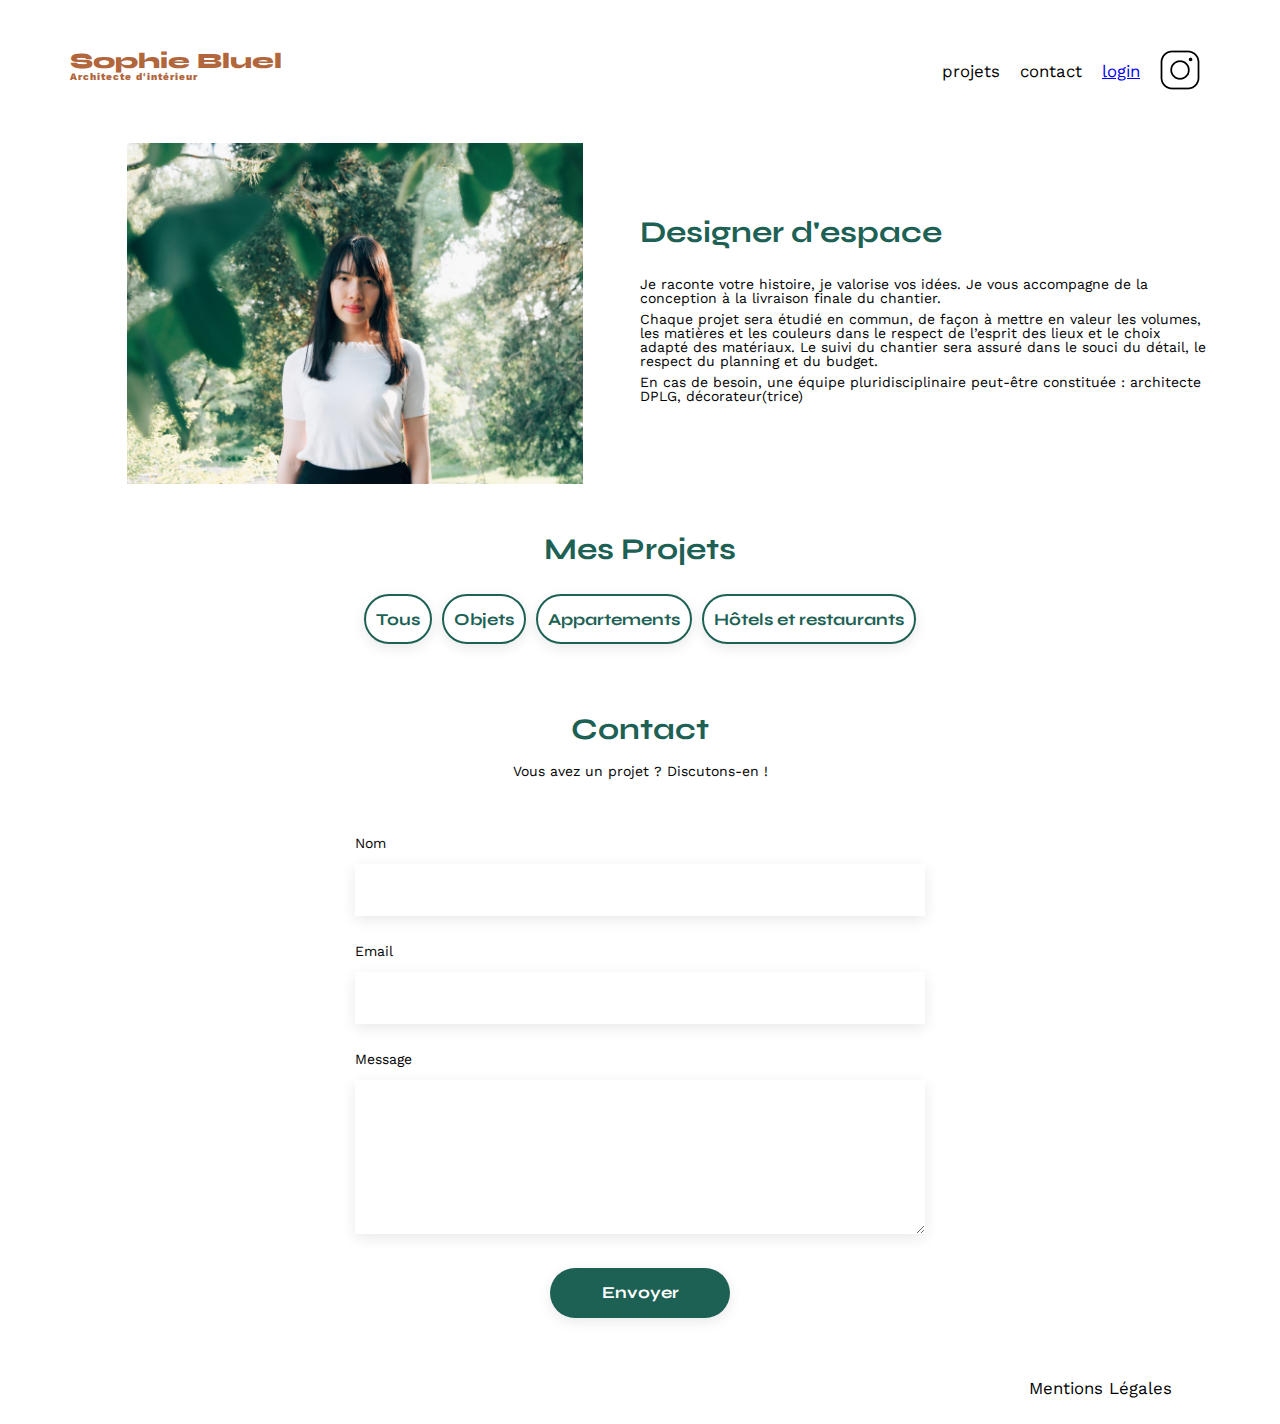
==== FrontEnd/index.html @ 51943b83 "initialisation du projet sur github" ====
<!DOCTYPE html>
<html lang="fr">
<head>
	<meta charset="UTF-8">
	<title>Sophie Bluel - Architecte d'intérieur</title>
	<meta name="viewport" content="width=device-width, initial-scale=1.0">
	<link rel="preconnect" href="https://fonts.googleapis.com">
	<link rel="preconnect" href="https://fonts.gstatic.com" crossorigin>
	<link href="https://fonts.googleapis.com/css2?family=Syne:wght@700;800&family=Work+Sans&display=swap" rel="stylesheet">
	<meta name="description" content="">
	<link rel="stylesheet" href="./assets/style.css">
	<script src="architect.js"></script>
</head>
<body>
<header>
	<h1>Sophie Bluel <span>Architecte d'intérieur</span></h1>
	<nav>
		<ul>
			<li>projets</li>
			<li>contact</li>
			<a href=".\login\index.html"><li>login</li></a>
			<li><img src="./assets/icons/instagram.png" alt="Instagram"></li>
		</ul>
	</nav>
</header>
<main>
	<section id="introduction">
		<figure>
			<img src="./assets/images/sophie-bluel.png" alt="">
		</figure>
		<article>
			<h2>Designer d'espace</h2>
			<p>Je raconte votre histoire, je valorise vos idées. Je vous accompagne de la conception à la livraison finale du chantier.</p>
			<p>Chaque projet sera étudié en commun, de façon à mettre en valeur les volumes, les matières et les couleurs dans le respect de l’esprit des lieux et le choix adapté des matériaux. Le suivi du chantier sera assuré dans le souci du détail, le respect du planning et du budget.</p>
			<p>En cas de besoin, une équipe pluridisciplinaire peut-être constituée : architecte DPLG, décorateur(trice)</p>
		</article>
	</section>
	<section id="portfolio">
		<h2>Mes Projets</h2>
			<div class = button-bar>
				<button class="tous">Tous</button>
				<button class="objets">Objets</button>
				<button class="appartements">Appartements</button>
				<button class="hotels">Hôtels et restaurants</button>
			</div>
		<div class="gallery">

		
		</div>
	</section>
	<section id="contact">
		<h2>Contact</h2>
		<p>Vous avez un projet ? Discutons-en !</p>
		<form action="#" method="post">
			<label for="name">Nom</label>
			<input type="text" name="name" id="name">
			<label for="email">Email</label>
			<input type="email" name="email" id="email">
			<label for="message">Message</label>
			<textarea name="message" id="message" cols="30" rows="10"></textarea>
			<input type="submit" value="Envoyer">
		</form>
	</section>
</main>

<footer>
	<nav>
		<ul>
			<li>Mentions Légales</li>
		</ul>
	</nav>
</footer>
</body>
</html>
---- FrontEnd/assets/style.css ----
/* http://meyerweb.com/eric/tools/css/reset/
   v2.0 | 20110126
   License: none (public domain)
*/

html, body, div, span, applet, object, iframe,
h1, h2, h3, h4, h5, h6, p, blockquote, pre,
a, abbr, acronym, address, big, cite, code,
del, dfn, em, img, ins, kbd, q, s, samp,
small, strike, strong, sub, sup, tt, var,
b, u, i, center,
dl, dt, dd, ol, ul, li,
fieldset, form, label, legend,
table, caption, tbody, tfoot, thead, tr, th, td,
article, aside, canvas, details, embed,
figure, figcaption, footer, header, hgroup,
menu, nav, output, ruby, section, summary,
time, mark, audio, video {
	margin: 0;
	padding: 0;
	border: 0;
	font-size: 100%;
	font: inherit;
	vertical-align: baseline;
}
/* HTML5 display-role reset for older browsers */
article, aside, details, figcaption, figure,
footer, header, hgroup, menu, nav, section {
	display: block;
}
body {
	line-height: 1;
}
ol, ul {
	list-style: none;
}
blockquote, q {
	quotes: none;
}
blockquote:before, blockquote:after,
q:before, q:after {
	content: '';
	content: none;
}
table {
	border-collapse: collapse;
	border-spacing: 0;
}
/** end reset css**/
body {
	max-width: 1140px;
	margin:auto;
	font-family: 'Work Sans' ;
	font-size: 14px;
}
header {
	display: flex;
	justify-content: space-between;
	margin: 50px 0
}
section {
	margin: 50px 0
}

h1{
	display: flex;
	flex-direction: column;
	font-family: 'Syne';
	font-size: 22px;
	font-weight: 800;
	color: #B1663C
}

h1 > span {
	font-family: 'Work Sans';
	font-size:10px;
	letter-spacing: 0.1em;
}

h2{
	font-family: 'Syne';
	font-weight: 700;
	font-size: 30px;
	color: #1D6154;	
}
nav ul {
	display: flex;
	align-items: center;
	list-style-type: none;

}
nav li {
	padding: 0 10px;
	font-size: 1.2em;
}

li:hover {
	color: #B1663C;
}
#introduction {
	display: flex;
	align-items: center;
}
#introduction figure {
	flex: 1
}
#introduction img {
	display: block;
	margin: auto;
	width: 80%;
}

#introduction article {
	flex: 1
}
#introduction h2 {
	margin-bottom: 1em;
}

#introduction p {
	margin-bottom: 0.5em;
}
#portfolio h2 {
	text-align: center;
	margin-bottom: 1em;
}
.gallery {
	width: 100%;
	display: grid;
	grid-template-columns: 1fr 1fr 1fr;
	grid-column-gap: 20px;
	grid-row-gap: 20px;
}

button {
	font-family: 'Syne';
	font-weight: 700;
	color: #1D6154; 
	background-color: white;
	text-align: center;
	border-radius: 60px ;
	height: 50px;
	font-size: 1.2em;
	box-shadow: 0px 4px 14px rgba(0, 0, 0, 0.09);
	padding-left: 10px;
	padding-right: 10px;
	border-color: #1D6154;
	border-style: solid;
	
} 

button:hover {
	color:  white;
	background-color: #1D6154;
}

.button-bar {
	display: flex;
	gap: 10px;
	justify-content: center;
	margin-bottom: 20px;
}

.gallery img {
	width: 100%;

}
#contact {
	width: 50%;
margin: auto;
}
#contact > * {
	text-align: center;

}
#contact h2{
	margin-bottom: 20px;
}
#contact form {
	text-align: left;
	margin-top:30px;
	display: flex;
	flex-direction: column;
}

#contact input {
	height: 50px;
	font-size: 1.2em;
	border: none;
	box-shadow: 0px 4px 14px rgba(0, 0, 0, 0.09);
}
#contact label {
	margin: 2em 0 1em 0;
}
#contact textarea {
	border: none;
	box-shadow: 0px 4px 14px rgba(0, 0, 0, 0.09);
}

input[type="submit"]{
	font-family: 'Syne';
	font-weight: 700;
	color: white;
	background-color: #1D6154;
	margin : 2em auto ;
	width: 180px;
	text-align: center;
	border-radius: 60px ;
}

footer nav ul {
	display: flex;
	justify-content: flex-end;
	margin: 2em
}
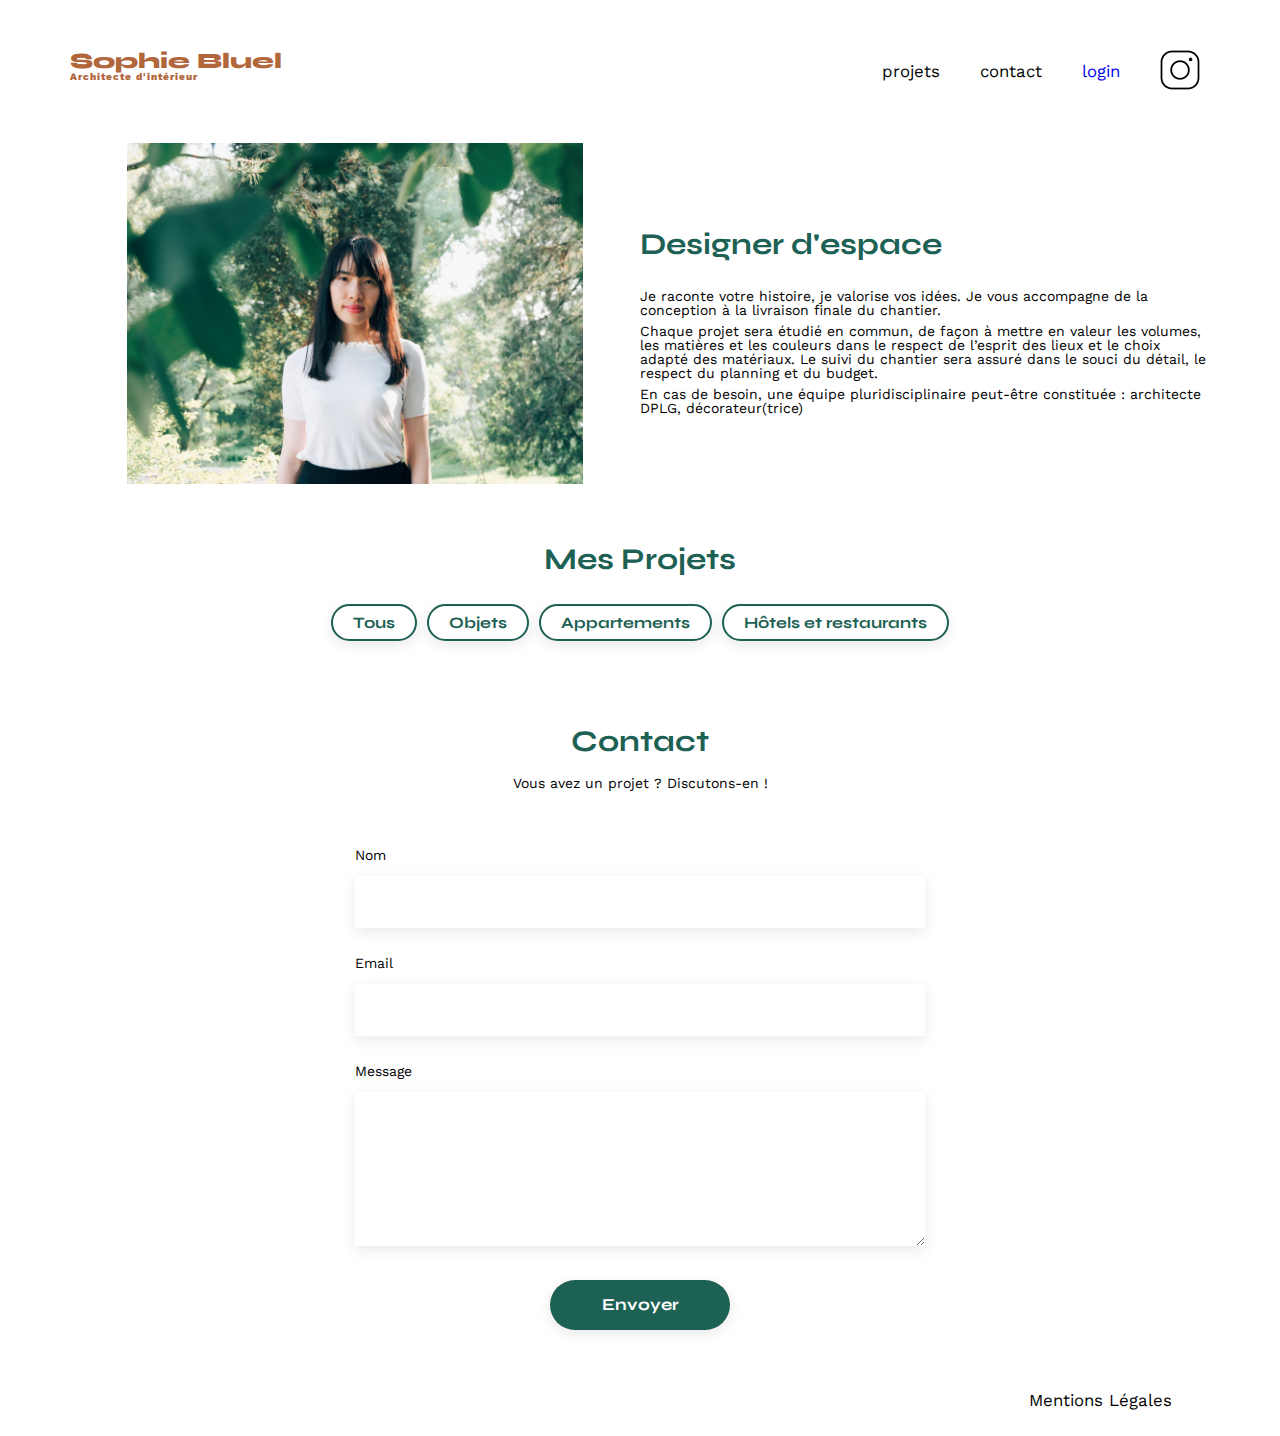
==== commit 4f869929: "code indenté et fonctionnalites ok" ====
--- a/FrontEnd/index.html
+++ b/FrontEnd/index.html
@@ -9,45 +9,132 @@
 	<link href="https://fonts.googleapis.com/css2?family=Syne:wght@700;800&family=Work+Sans&display=swap" rel="stylesheet">
 	<meta name="description" content="">
 	<link rel="stylesheet" href="./assets/style.css">
-	<script src="architect.js"></script>
+	<script src="https://kit.fontawesome.com/7d5bb21ce5.js" crossorigin="anonymous"></script>
+	
 </head>
+
 <body>
+	
+	<div class="barre-modal">
+		<div class="edition">
+			<i class="fa-solid fa-pen-to-square"></i>
+			<p>Mode édition</p>
+		</div>
+		<a href="#modal1" class="js-modal">publier les changements</a>
+	</div>
+
+<aside id="modal1" class="modal" aria-hidden="true" role="dialog" aria-modal="false" style ="display:none;">
+   <div class="wrapper js-modal-stop">
+		<div class="previous-and-close">
+			<i class="fa-solid fa-arrow-left previous" style="visibility: hidden;"></i>
+			<span class="js-modal-close">X</span>
+		</div>
+		<div class="modal-editor" style="display: block;">
+			<h2>Galerie photo</h2>
+				<div class="gallery-modal"></div>
+				<hr class="barre">
+					<div class="modal-buttons">
+						<button id="ajout-de-photo"> Ajouter une photo </button>
+						<a href="#">Supprimer la galerie</a>
+					</div>
+				</div>
+	
+			<div class="ajout-de-projet" style="display: none;">
+				
+				<h2>Ajout photo</h2>
+ 					<form enctype="multipart/form-data" id="form" name="ajout">
+					<div class="ajout-container">
+							<div class="preview-ajout">
+								<div class="ajout-form" style="display: flex;">
+									<i class="fa-solid fa-image icone-ajout"></i>
+									<label for="image" class="add-button"> + Ajouter photo
+										<input class="image" name="image" type="file" id="image" accept="image/*">								 
+									</label>
+									<span>jpg, png : 4mo max</span>
+								</div>	
+								<div class= "preview-img" style="display: none;">
+									<img src="#" alt="">
+								</div>														
+							</div>																		
+					</div>	
+						<div class="ajout-photo-form">
+							<div class="ajout-title">
+								<label for="titre">Titre</label><br>
+								<input name="title" type="text" id="title" required>								
+							</div>
+							<div class="ajout-category">
+								<label for="categorie">Catégorie</label>
+									<select name="category" id="category" required>
+										<option></option>
+										<option value="1">Objets</option>
+										<option value="2">Appartements</option>
+										<option value="3">Hôtels et restaurants</option>
+									</select>
+							</div>
+							<hr class="barre">
+							<input type="submit" value="Valider" class="add-validate" style="background-color: #A7A7A7;"> 
+						</div>
+					</form>	 
+			</div>
+		</div>
+</aside>
+
 <header>
 	<h1>Sophie Bluel <span>Architecte d'intérieur</span></h1>
 	<nav>
 		<ul>
 			<li>projets</li>
 			<li>contact</li>
-			<a href=".\login\index.html"><li>login</li></a>
+			<a href=".\login\index.html" class="login-button"><li>login</li></a>
+			<div class="logout">
+			<p><li>logout</li>
+			</div>
 			<li><img src="./assets/icons/instagram.png" alt="Instagram"></li>
 		</ul>
 	</nav>
 </header>
+
 <main>
 	<section id="introduction">
 		<figure>
 			<img src="./assets/images/sophie-bluel.png" alt="">
+			<div class="bouton-modifier-intro">
+				<i class="fa-solid fa-pen-to-square"></i>
+				modifier</a>					
+			</div>	
 		</figure>
 		<article>
+			<div class="bouton-modifier-intro2">
+				<i class="fa-solid fa-pen-to-square"></i>
+				modifier</a>					
+			</div><br>
 			<h2>Designer d'espace</h2>
 			<p>Je raconte votre histoire, je valorise vos idées. Je vous accompagne de la conception à la livraison finale du chantier.</p>
 			<p>Chaque projet sera étudié en commun, de façon à mettre en valeur les volumes, les matières et les couleurs dans le respect de l’esprit des lieux et le choix adapté des matériaux. Le suivi du chantier sera assuré dans le souci du détail, le respect du planning et du budget.</p>
 			<p>En cas de besoin, une équipe pluridisciplinaire peut-être constituée : architecte DPLG, décorateur(trice)</p>
 		</article>
 	</section>
+
 	<section id="portfolio">
-		<h2>Mes Projets</h2>
-			<div class = button-bar>
-				<button class="tous">Tous</button>
-				<button class="objets">Objets</button>
-				<button class="appartements">Appartements</button>
-				<button class="hotels">Hôtels et restaurants</button>
-			</div>
-		<div class="gallery">
+		<div class="mes-projets">
+			<h2>Mes Projets</h2>			
+				<div class="bouton-modifier">
+					<a href="#modal1" class="js-modal">
+					<i class="fa-solid fa-pen-to-square"></i>
+					modifier</a>					
+				</div>			
+		</div>
 
-		
+		<div class = button-bar>
+			<button class="tous">Tous</button>
+			<button class="objets">Objets</button>
+			<button class="appartements">Appartements</button>
+			<button class="hotels">Hôtels et restaurants</button>
 		</div>
+
+		<div class="gallery"></div>
 	</section>
+
 	<section id="contact">
 		<h2>Contact</h2>
 		<p>Vous avez un projet ? Discutons-en !</p>
@@ -70,5 +157,8 @@
 		</ul>
 	</nav>
 </footer>
+<script src="./ajoutDePhoto/ajoutDePhoto.js"></script>
+<script src="architect.js"></script>
+<script src="./modale/modale.js"></script>
 </body>
 </html>
--- a/FrontEnd/assets/style.css
+++ b/FrontEnd/assets/style.css
@@ -23,6 +23,7 @@
 	font: inherit;
 	vertical-align: baseline;
 }
+
 /* HTML5 display-role reset for older browsers */
 article, aside, details, figcaption, figure,
 footer, header, hgroup, menu, nav, section {
@@ -31,21 +32,26 @@
 body {
 	line-height: 1;
 }
+
 ol, ul {
 	list-style: none;
 }
+
 blockquote, q {
 	quotes: none;
 }
+
 blockquote:before, blockquote:after,
 q:before, q:after {
 	content: '';
 	content: none;
 }
+
 table {
 	border-collapse: collapse;
 	border-spacing: 0;
 }
+
 /** end reset css**/
 body {
 	max-width: 1140px;
@@ -53,11 +59,7 @@
 	font-family: 'Work Sans' ;
 	font-size: 14px;
 }
-header {
-	display: flex;
-	justify-content: space-between;
-	margin: 50px 0
-}
+
 section {
 	margin: 50px 0
 }
@@ -83,12 +85,280 @@
 	font-size: 30px;
 	color: #1D6154;	
 }
+
+/** barre de la modal **/
+
+.barre-modal {
+    display: flex;
+    background-color: black;
+    align-items: center;
+    justify-content: center;
+    gap: 20px;
+	height: 40px;
+	margin-left: -100%;
+    margin-right: -100%;
+}
+
+.edition {
+    align-items: center;
+    display: flex;
+    gap: 10px;
+    color: white;
+}
+
+.js-modal {
+    color: black;
+    background-color: white;
+    border-radius: 60px;
+    padding-left: 15px;
+	padding-right: 15px;
+    height: 30px;
+    display: flex;
+    align-items: center;
+    text-decoration: none;
+}
+
+/** en-tête de la modal **/
+
+.modal {
+    position: fixed;
+    top: 0;
+    left: 0;
+    width: 100%;
+    height: 100%;
+    background: rgba(0, 0, 0, 0.8);
+    display: flex;
+    align-items: center;
+    justify-content: center;
+}
+
+.wrapper {
+    background-color: white;
+    width: 50%;
+    height: 80%;
+    padding: 20px;
+    overflow: auto;
+}
+
+.previous-and-close {
+	display: flex;
+	justify-content: space-between;
+}
+
+.js-modal-close {
+	font-weight: 600;
+}
+
+/** galerie d'affichage de modal **/
+
+.modal-editor h2 {
+	font-family: 'Work Sans';
+	text-align: center;
+	font-size: 26px;
+	font-weight: 400;
+	color: black;
+	margin-bottom: 20px;
+}
+
+.gallery-modal {
+	display: grid;
+	grid-template-columns: 1fr 1fr 1fr 1fr 1fr;
+	row-gap: 5px;
+	column-gap: 10px;
+	padding-left: 10%;
+    padding-right: 10%;
+}
+
+.barre {
+	width:80%;
+	color: #B3B3B3;
+	margin-top: 25px;
+	margin-bottom: 25px;
+}
+
+.gallery-modal figure {
+	position: relative;
+	height: 150px;
+	margin-bottom: 20px;
+}
+
+.gallery-modal figure:hover {
+	.deplacer { visibility: inherit;}
+}
+
+.gallery-modal figcaption {
+	position: absolute;
+	top: 5px;
+    right: 5px;
+	color:white;
+}
+
+.gallery-modal img {
+	width: 100%;
+    height: 90%;
+    object-fit: cover;
+}
+
+.deplacer {
+	margin-right: 5px;
+	background-color: black;
+	padding: 4px;
+	visibility: hidden;
+}
+
+.supprimer {
+	padding: 4px;
+	background-color: black;
+}
+
+.modal-buttons {
+	display: flex;
+	flex-direction: column;
+	align-items: center;
+	gap: 20px;
+}
+
+#ajout-de-photo {
+	color: white;
+	background-color: #1D6154;
+	text-align: center;
+	font-size: 14px;
+	padding-left: 30px;
+	padding-right: 30px;
+}
+
+#ajout-de-photo:hover {
+	color: #1D6154;
+	background-color: white ;
+}
+
+.modal-buttons a {
+	color: red;
+	text-decoration: none;
+}
+
+/** modal ajout de photo **/
+
+.ajout-de-projet h2 {
+	font-family: 'Work Sans';
+	text-align: center;
+	font-size: 26px;
+	font-weight: 400;
+	color: black;
+	margin-bottom: 20px;
+}
+
+.ajout-container {
+	display: flex;
+	justify-content: center;
+}
+
+.preview-ajout {
+	position: relative;
+	width: 80%;
+	height: 170px;
+	background-color: #E8F1F6;
+}
+
+.preview-ajout input {
+	display: none;
+}
+
+.ajout-form {
+	display: flex;
+	flex-direction: column;
+    gap: 15px;
+	align-items: center;
+}
+
+.icone-ajout {
+	font-weight: 100;
+	font-size: 58px;
+	height: 58px;
+	width: 58px;
+	color:#B9C5CC;
+	margin-top: 10px;
+}
+
+.add-button {
+	color: #306685;
+	background-color: #CBD6DC;
+	text-align: center;
+	font-size: 14px;
+	padding-left: 30px;
+	padding-right: 30px;
+	font-family: 'Syne';
+	font-weight: 700;
+	border-radius: 60px ;
+	height: 37px;
+	box-shadow: 0px 4px 14px rgba(0, 0, 0, 0.09);
+	border-color: #1D6154;
+	border-style: solid;
+	line-height: 2.5em;
+}
+
+.add-button:hover {
+	color: #CBD6DC;
+	background-color: #306685;
+}
+
+.preview-img {
+	justify-content: center;
+	height: 170px;
+}
+
+.ajout-photo-form {
+	margin-top:30px;
+	display: flex;
+	flex-direction: column;
+    gap: 15px;
+	align-items: center;
+}
+
+.ajout-photo-form #title, select {
+	height: 50px;
+	font-size: 14px;
+	font-weight: 400;
+	border: none;
+	box-shadow: 0px 4px 14px rgba(0, 0, 0, 0.09);
+	width: 100%;
+}
+
+.ajout-title, .ajout-category {
+	width: 80%;
+}
+
+.ajout-photo-form label {
+	text-align: left;
+}
+
+.add-validate {
+	font-family: 'Syne';
+	height: 37px;
+	margin: 0;
+	color: white;
+	border: none;
+	padding-left: 70px;
+    padding-right: 70px;
+    width: auto;
+	border-radius: 60px ;
+}
+
+/** Header **/
+
+header {
+	display: flex;
+	justify-content: space-between;
+	margin: 50px 0
+}
+
 nav ul {
 	display: flex;
 	align-items: center;
 	list-style-type: none;
-
-}
+ 	gap: 20px;
+}
+
 nav li {
 	padding: 0 10px;
 	font-size: 1.2em;
@@ -97,22 +367,37 @@
 li:hover {
 	color: #B1663C;
 }
+
+.login-button {
+	text-decoration: none;
+}
+
+.login-button:visited {
+	color: black;
+}
+
+/** introduction **/
+
 #introduction {
 	display: flex;
 	align-items: center;
 }
+
 #introduction figure {
 	flex: 1
 }
-#introduction img {
+
+#introduction img{
 	display: block;
 	margin: auto;
+	margin-bottom: 10px;
 	width: 80%;
 }
 
 #introduction article {
 	flex: 1
 }
+
 #introduction h2 {
 	margin-bottom: 1em;
 }
@@ -120,62 +405,95 @@
 #introduction p {
 	margin-bottom: 0.5em;
 }
+
+.bouton-modifier-intro {
+	margin-left: 57px;
+}
+
+/** galerie **/
+
 #portfolio h2 {
 	text-align: center;
 	margin-bottom: 1em;
 }
+
+.mes-projets {
+	display: flex;
+	justify-content: center;
+	align-items: center;
+	gap: 40px;
+}
+
+.bouton-modifier {
+	display: flex;
+	align-items: center;
+	gap: 8px;
+	margin-bottom: 1.5em;
+}
+
+.button-bar {
+	display: flex;
+	gap: 10px;
+	justify-content: center;
+	margin-bottom: 35px;
+}
+
+button {
+	font-family: 'Syne';
+	font-weight: 700;
+	font-size: 16px;
+	color: #1D6154; 
+	background-color: white;
+	text-align: center;
+	border-radius: 60px ;
+	height: 37px;
+	box-shadow: 0px 4px 14px rgba(0, 0, 0, 0.09);
+	padding-left: 20px;
+	padding-right: 20px;
+	border-color: #1D6154;
+	border-style: solid;
+} 
+
+button:hover {
+	color:  white;
+	background-color: #1D6154;
+}
+
 .gallery {
-	width: 100%;
 	display: grid;
 	grid-template-columns: 1fr 1fr 1fr;
 	grid-column-gap: 20px;
 	grid-row-gap: 20px;
-}
-
-button {
-	font-family: 'Syne';
-	font-weight: 700;
-	color: #1D6154; 
-	background-color: white;
-	text-align: center;
-	border-radius: 60px ;
-	height: 50px;
-	font-size: 1.2em;
-	box-shadow: 0px 4px 14px rgba(0, 0, 0, 0.09);
-	padding-left: 10px;
-	padding-right: 10px;
-	border-color: #1D6154;
-	border-style: solid;
-	
-} 
-
-button:hover {
-	color:  white;
-	background-color: #1D6154;
-}
-
-.button-bar {
-	display: flex;
-	gap: 10px;
-	justify-content: center;
-	margin-bottom: 20px;
+	width: 85%;
+    margin-left: 57px;
+}
+
+.gallery article {
+	height: 430px;
 }
 
 .gallery img {
+	margin-bottom: 5px;
 	width: 100%;
-
-}
+    height: 95%;
+    object-fit: cover;
+}
+
+/** formulaire de contact **/
+
 #contact {
 	width: 50%;
 margin: auto;
 }
+
 #contact > * {
 	text-align: center;
-
-}
+}
+
 #contact h2{
 	margin-bottom: 20px;
 }
+
 #contact form {
 	text-align: left;
 	margin-top:30px;
@@ -189,15 +507,17 @@
 	border: none;
 	box-shadow: 0px 4px 14px rgba(0, 0, 0, 0.09);
 }
+
 #contact label {
 	margin: 2em 0 1em 0;
 }
+
 #contact textarea {
 	border: none;
 	box-shadow: 0px 4px 14px rgba(0, 0, 0, 0.09);
 }
 
-input[type="submit"]{
+#contact input[type="submit"]{
 	font-family: 'Syne';
 	font-weight: 700;
 	color: white;
@@ -208,6 +528,8 @@
 	border-radius: 60px ;
 }
 
+/** footer **/
+
 footer nav ul {
 	display: flex;
 	justify-content: flex-end;
